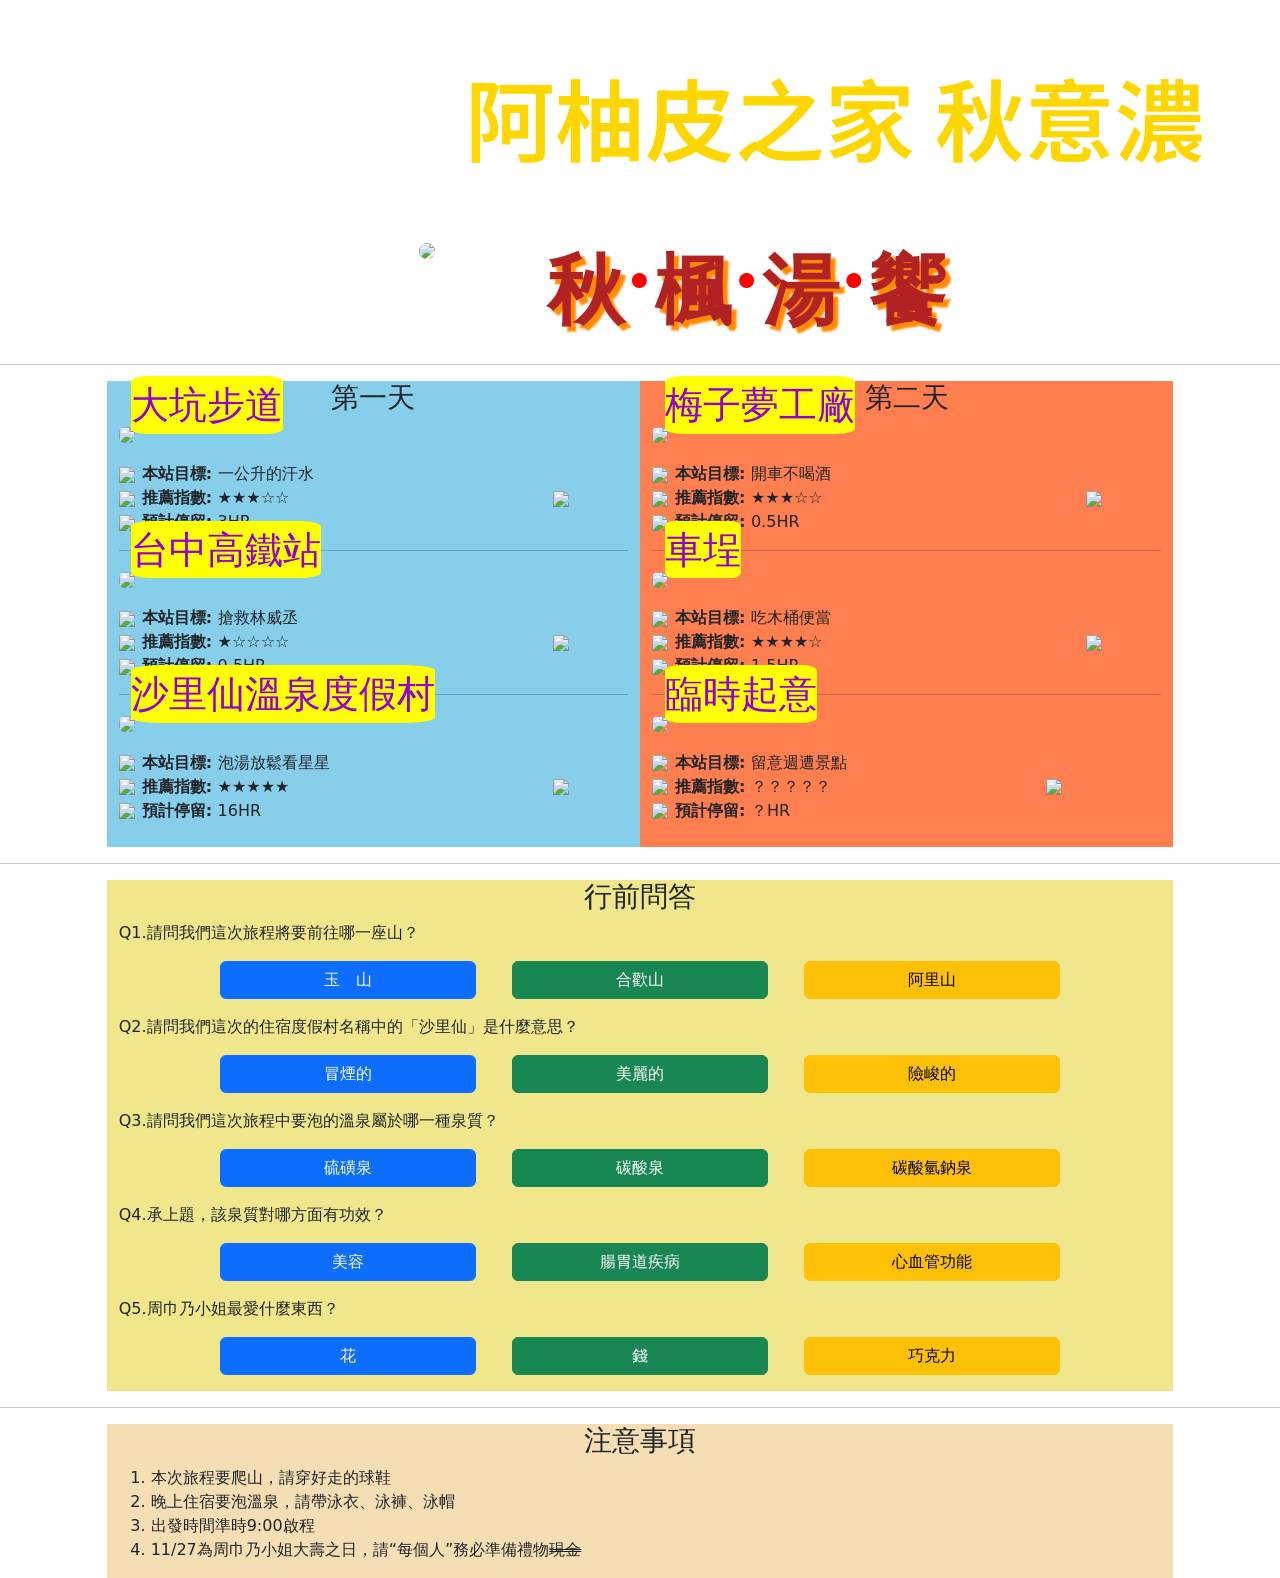
==== index.html @ 988da336 "Update index.html" ====
<!doctype html>
<html lang="en">

<head>
  <!-- Required meta tags -->
  <meta charset="utf-8">
  <meta name="viewport" content="width=device-width, initial-scale=1">
  <!--css-->
  <style>

  </style>
  <!-- Bootstrap CSS -->
  <link href="https://cdn.jsdelivr.net/npm/bootstrap@5.1.3/dist/css/bootstrap.min.css" rel="stylesheet"
    integrity="sha384-1BmE4kWBq78iYhFldvKuhfTAU6auU8tT94WrHftjDbrCEXSU1oBoqyl2QvZ6jIW3" crossorigin="anonymous">
  <link rel="stylesheet" href="css/style.css">

  <!-- google fonts -->
  <link rel="preconnect" href="https://fonts.googleapis.com">
  <link rel="preconnect" href="https://fonts.gstatic.com" crossorigin>
  <link
    href="https://fonts.googleapis.com/css2?family=Mochiy+Pop+One&family=Noto+Sans+JP&family=Noto+Sans+TC:wght@100;300;400;500;700;900&display=swap"
    rel="stylesheet">
  <!--jQuery-->
  <script src="https://code.jquery.com/jquery-3.6.0.js" integrity="sha256-H+K7U5CnXl1h5ywQfKtSj8PCmoN9aaq30gDh27Xc0jk="
    crossorigin="anonymous"></script>

  <title>Hot Spring!</title>
</head>

<body>
  <img id="maple1" src="https://cdn-icons-png.flaticon.com/512/3435/3435141.png">
  <img id="maple2" src="https://cdn-icons-png.flaticon.com/512/3435/3435141.png">
  <img id="maple3" src="https://cdn-icons-png.flaticon.com/512/3435/3435141.png">
  <img id="maple4" src="https://cdn-icons-png.flaticon.com/512/3435/3435141.png">
  <img id="maple5" src="https://cdn-icons-png.flaticon.com/512/3435/3435141.png">
  <img id="wrong" src="https://cdn-icons-png.flaticon.com/512/1828/1828665.png">
  <img id="bingo" src="https://cdn-icons-png.flaticon.com/512/1828/1828643.png">

  <header>
    <section id=banner>
      <div id="banner" class="container-fluid">

        <h1 id="mainTitle">阿柚皮之家 秋意濃</h1>
      </div>
    </section>

    <section>
      <div class="container-fluid">
        <div class="row">
          <div class="col-md-6 offset-md-3 text-center">
            <div class="row">
              <!--make two div arrange inline-->
              <div class="col-md-4" id="div1">
                <img id="pic1"
                  src="https://img.lovepik.com/original_origin_pic/18/12/08/597c38aae1783585d5dc5cb4300c55be.png_wh860.png">
              </div>
              <div class="col-md-8" id="div2">
                <b id="w1">秋</b>
                <p id="dot">•</p>
                <b id="w2">楓</b>
                <p id="dot">•</p>
                <b id="w3">湯</b>
                <p id="dot">•</p>
                <b id="w4">饗</b>
              </div>
            </div>
          </div>
        </div>
    </section>
  </header>

  <hr>
  <!--行程介紹-->

  <section>
    <div class="container-fluid">
      <div class="row">
        <div class="col-md-10 offset-md-1">
          <div class="row">
            <!--第ㄧ天行程-->
            <div class="col-md-6" id="firstD">
              <h3 id="day">第一天</h3>
              <div>
                <div id="upper">

                  <img id="Dpic" class="rounded"
                    src="https://i3.zi.org.tw/cmeyy/2020/04/05054440/1586036680-040bb27d92fe2965dac23992fd4be3e3.jpg">
                  <span id="Dspan">大坑步道</span>

                </div>
                <div id="lower" class="row">
                  <div id="left">
                    <span><img id="icon"
                        src="https://cdn-icons-png.flaticon.com/512/566/566958.png"><b>本站目標:&nbsp</b>一公升的汗水</span>
                    <br>
                    <span><img id="icon"
                        src="https://cdn-icons-png.flaticon.com/512/5889/5889377.png"><b>推薦指數:&nbsp</b>★★★☆☆</span>
                    <br>
                    <span><img id="icon"
                        src="https://cdn-icons-png.flaticon.com/512/1124/1124602.png"><b>預計停留:&nbsp</b>3HR</span>
                  </div>
                  <div id="right">
                    <a href="https://www.welcometw.com/%E5%A4%A7%E5%9D%91%E6%AD%A5%E9%81%93-%EF%BD%9C%E5%BE%9E%E6%96%B0%E6%89%8B%E5%85%A5%E9%96%80%E5%88%B0%E7%99%BB%E5%B1%B1%E8%80%81%E6%89%8B%E3%80%8112%E6%A2%9D%E4%B8%8D%E5%90%8C%E7%AD%89%E7%B4%9A/"
                      target="_blank">
                      <img
                        src="https://cdn-icons-png.flaticon.com/512/4666/4666744.png">
                    </a>
                  </div>
                </div>
              </div>
              <hr>
              <div>
                <div id="upper">

                  <img id="Dpic" class="rounded" src="https://www.fbs168.com/webroot/file/news/_image_image_1555403340.jpg">
                  <span id="Dspan">台中高鐵站</span>

                </div>
                <div id="lower" class="row">
                  <div id="left">
                    <span><img id="icon"
                        src="https://cdn-icons-png.flaticon.com/512/566/566958.png"><b>本站目標:&nbsp</b>搶救林威丞</span>
                    <br>
                    <span><img id="icon"
                        src="https://cdn-icons-png.flaticon.com/512/5889/5889377.png"><b>推薦指數:&nbsp</b>★☆☆☆☆</span>
                    <br>
                    <span><img id="icon"
                        src="https://cdn-icons-png.flaticon.com/512/1124/1124602.png"><b>預計停留:&nbsp</b>0.5HR</span>
                  </div>
                  <div id="right">
                    <a href="https://yama.tw/thsrc-taichung-food/" target="_blank">
                      <img
                        src="https://cdn-icons-png.flaticon.com/512/4666/4666744.png">
                    </a>
                  </div>
                </div>
              </div>
              <hr>
              <div>
                <div id="upper">

                  <img id="Dpic" class="rounded" src="https://www.easytravel.com.tw/ehotel/hotelimg/plant/6993_3612.jpg">
                  <span id="Dspan">沙里仙溫泉度假村</span>

                </div>
                <div id="lower" class="row">
                  <div id="left">
                    <span><img id="icon"
                        src="https://cdn-icons-png.flaticon.com/512/566/566958.png"><b>本站目標:&nbsp</b>泡湯放鬆看星星</span>
                    <br>
                    <span><img id="icon"
                        src="https://cdn-icons-png.flaticon.com/512/5889/5889377.png"><b>推薦指數:&nbsp</b>★★★★★</span>
                    <br>
                    <span><img id="icon"
                        src="https://cdn-icons-png.flaticon.com/512/1124/1124602.png"><b>預計停留:&nbsp</b>16HR</span>
                  </div>
                  <div id="right">
                    <a href="https://www.sls-villa.com.tw/" target="_blank">
                      <img
                        src="https://cdn-icons-png.flaticon.com/512/4666/4666744.png">
                    </a>
                  </div>
                </div>
              </div>
              <br>
            </div>
            <!--第二天行程-->
            <div class="col-md-6" id="secondD">
              <h3 id="day">第二天</h3>
              <div>
                <div id="upper">

                  <img id="Dpic" class="rounded" src="http://www.mook.com.tw/images/upload/scenery/scenery/44191/4befbb66172d5.jpg">
                  <span id="Dspan">梅子夢工廠</span>

                </div>
                <div id="lower" class="row">
                  <div id="left">
                    <span><img id="icon"
                        src="https://cdn-icons-png.flaticon.com/512/566/566958.png"><b>本站目標:&nbsp</b>開車不喝酒</span>
                    <br>
                    <span><img id="icon"
                        src="https://cdn-icons-png.flaticon.com/512/5889/5889377.png"><b>推薦指數:&nbsp</b>★★★☆☆</span>
                    <br>
                    <span><img id="icon"
                        src="https://cdn-icons-png.flaticon.com/512/1124/1124602.png"><b>預計停留:&nbsp</b>0.5HR</span>
                  </div>
                  <div id="right">
                    <a href="https://www.52313.com.tw/home/public/" target="_blank">
                      <img
                        src="https://cdn-icons-png.flaticon.com/512/4666/4666744.png">
                    </a>
                  </div>
                </div>
              </div>
              <hr>
              <div>
                <div id="upper">

                  <img id="Dpic" class="rounded" src="https://pic.pimg.tw/cindy6732/1515818686-1962604980.jpg">
                  <span id="Dspan">車埕</span>

                </div>
                <div id="lower" class="row">
                  <div id="left">
                    <span><img id="icon"
                        src="https://cdn-icons-png.flaticon.com/512/566/566958.png"><b>本站目標:&nbsp</b>吃木桶便當</span>
                    <br>
                    <span><img id="icon"
                        src="https://cdn-icons-png.flaticon.com/512/5889/5889377.png"><b>推薦指數:&nbsp</b>★★★★☆</span>
                    <br>
                    <span><img id="icon"
                        src="https://cdn-icons-png.flaticon.com/512/1124/1124602.png"><b>預計停留:&nbsp</b>1.5HR</span>
                  </div>
                  <div id="right">
                    <a href="https://fullfenblog.tw/nantou-rut/" target="_blank">
                      <img
                        src="https://cdn-icons-png.flaticon.com/512/4666/4666744.png">
                    </a>
                  </div>
                </div>
              </div>
              <hr>
              <div>
                <div id="upper">
                  <img id="Dpic" class="rounded"
                    src="https://www.crazyvector.com/wp-content/uploads/2018/11/Question-Mark-Background-in-Vector.jpg">
                  <span id="Dspan">臨時起意</span>
                </div>
                <div id="lower" class="row">
                  <div id="left">
                    <span><img id="icon"
                        src="https://cdn-icons-png.flaticon.com/512/566/566958.png"><b>本站目標:&nbsp</b>留意週遭景點</span>
                    <br>
                    <span><img id="icon"
                        src="https://cdn-icons-png.flaticon.com/512/5889/5889377.png"><b>推薦指數:&nbsp</b>？？？？？</span>
                    <br>
                    <span><img id="icon"
                        src="https://cdn-icons-png.flaticon.com/512/1124/1124602.png"><b>預計停留:&nbsp</b>？HR</span>
                  </div>
                  <div id="right">
                    <img id="random"
                      src="https://cdn-icons-png.flaticon.com/512/4666/4666744.png">
                  </div>
                </div>
              </div>
              <br>
            </div>
          </div>
        </div>
      </div>
    </div>

  </section>

  <hr>
  <!--行前問答-->
  <section>
    <div class="container-fluid">
      <div class="row">
        <div class="col-md-10 offset-md-1" id="QandA">
          <h3>行前問答</h3>
          <p>Q1.請問我們這次旅程將要前往哪一座山？</p>
          <button id="bingo1" class="btn btn-primary" value="1a">玉　山</button>&nbsp&nbsp&nbsp&nbsp&nbsp&nbsp
          <button id="btnWrong1" class="btn btn-success" value="1b">合歡山</button>&nbsp&nbsp&nbsp&nbsp&nbsp&nbsp
          <button id="btnWrong2"class="btn btn-warning" value="1c">阿里山</button>
          <p>
          <p>Q2.請問我們這次的住宿度假村名稱中的「沙里仙」是什麼意思？</p>
          <button id="btnWrong3" class="btn btn-primary" value="2a">冒煙的</button>&nbsp&nbsp&nbsp&nbsp&nbsp&nbsp
          <button id="bingo2" class="btn btn-success" value="2b">美麗的</button>&nbsp&nbsp&nbsp&nbsp&nbsp&nbsp
          <button id="btnWrong4" class="btn btn-warning" value="2c">險峻的</button>
          <p>
          <p>Q3.請問我們這次旅程中要泡的溫泉屬於哪一種泉質？</p>
          <button id="btnWrong5" class="btn btn-primary" value="3a">硫磺泉</button>&nbsp&nbsp&nbsp&nbsp&nbsp&nbsp
          <button id="btnWrong6" class="btn btn-success" value="3b">碳酸泉</button>&nbsp&nbsp&nbsp&nbsp&nbsp&nbsp
          <button id="bingo3" class="btn btn-warning" value="3c">碳酸氫鈉泉</button>
          <p>
          <p>Q4.承上題，該泉質對哪方面有功效？</p>
          <button id="bingo4" class="btn btn-primary" value="4a">美容</button>&nbsp&nbsp&nbsp&nbsp&nbsp&nbsp
          <button id="btnWrong7" class="btn btn-success" value="4b">腸胃道疾病</button>&nbsp&nbsp&nbsp&nbsp&nbsp&nbsp
          <button id="btnWrong8" class="btn btn-warning" value="4c">心血管功能</button>
          <p>
          <p>Q5.周巾乃小姐最愛什麼東西？</p>
          <button id="btnWrong9" class="btn btn-primary" value="5a">花</button>&nbsp&nbsp&nbsp&nbsp&nbsp&nbsp
          <button id="bingo5" class="btn btn-success" value="5b">錢</button>&nbsp&nbsp&nbsp&nbsp&nbsp&nbsp
          <button id="btnWrong10" class="btn btn-warning" value="5c">巧克力</button>
          <p>
        </div>
      </div>
    </div>
  </section>

  <hr>
  <!--注意事項-->
  <section>
    <div class="container-fluid">
      <div class="row">
        <div class="col-md-10 offset-md-1" id="notation">
          <h3>注意事項</h3>
          <ol>
            <li>本次旅程要爬山，請穿好走的球鞋</li>
            <li>晚上住宿要泡溫泉，請帶泳衣、泳褲、泳帽</li>
            <li>出發時間準時9:00啟程</li>
            <li>11/27為周巾乃小姐大壽之日，請“每個人”務必準備禮物<span>現金</span></li>
          </ol>
        </div>
      </div>
    </div>
  </section>

  <script>

    $(document).ready(function () {

      $("#btnWrong1").click(function(){
        var oldDiv = $('#wrong');
        var newDiv = oldDiv.clone(true);
 	      oldDiv.before(newDiv);
        $("." + oldDiv.attr("class") + ":last").remove();
        $("#wrong").css({ "animation": "answer 2s 1 linear backwards" });
    });

    $("#btnWrong2").click(function(){
        var oldDiv = $('#wrong');
        var newDiv = oldDiv.clone(true);
 	      oldDiv.before(newDiv);
        $("." + oldDiv.attr("class") + ":last").remove();
        $("#wrong").css({ "animation": "answer 2s 1 linear backwards" });
    });

    $("#btnWrong3").click(function(){
        var oldDiv = $('#wrong');
        var newDiv = oldDiv.clone(true);
 	      oldDiv.before(newDiv);
        $("." + oldDiv.attr("class") + ":last").remove();
        $("#wrong").css({ "animation": "answer 2s 1 linear backwards" });
    });

    $("#btnWrong4").click(function(){
        var oldDiv = $('#wrong');
        var newDiv = oldDiv.clone(true);
 	      oldDiv.before(newDiv);
        $("." + oldDiv.attr("class") + ":last").remove();
        $("#wrong").css({ "animation": "answer 2s 1 linear backwards" });
    });

    $("#btnWrong5").click(function(){
        var oldDiv = $('#wrong');
        var newDiv = oldDiv.clone(true);
 	      oldDiv.before(newDiv);
        $("." + oldDiv.attr("class") + ":last").remove();
        $("#wrong").css({ "animation": "answer 2s 1 linear backwards" });
    });

    $("#btnWrong6").click(function(){
        var oldDiv = $('#wrong');
        var newDiv = oldDiv.clone(true);
 	      oldDiv.before(newDiv);
        $("." + oldDiv.attr("class") + ":last").remove();
        $("#wrong").css({ "animation": "answer 2s 1 linear backwards" });
    });

    $("#btnWrong7").click(function(){
        var oldDiv = $('#wrong');
        var newDiv = oldDiv.clone(true);
 	      oldDiv.before(newDiv);
        $("." + oldDiv.attr("class") + ":last").remove();
        $("#wrong").css({ "animation": "answer 2s 1 linear backwards" });
    });

    $("#btnWrong8").click(function(){
        var oldDiv = $('#wrong');
        var newDiv = oldDiv.clone(true);
 	      oldDiv.before(newDiv);
        $("." + oldDiv.attr("class") + ":last").remove();
        $("#wrong").css({ "animation": "answer 2s 1 linear backwards" });
    });

    $("#btnWrong9").click(function(){
        var oldDiv = $('#wrong');
        var newDiv = oldDiv.clone(true);
 	      oldDiv.before(newDiv);
        $("." + oldDiv.attr("class") + ":last").remove();
        $("#wrong").css({ "animation": "answer 2s 1 linear backwards" });
    });

    $("#btnWrong10").click(function(){
        var oldDiv = $('#wrong');
        var newDiv = oldDiv.clone(true);
 	      oldDiv.before(newDiv);
        $("." + oldDiv.attr("class") + ":last").remove();
        $("#wrong").css({ "animation": "answer 2s 1 linear backwards" });
    });

    $("#bingo1").click(function(){
        var oldDiv = $('#bingo');
        var newDiv = oldDiv.clone(true);
 	      oldDiv.before(newDiv);
        $("." + oldDiv.attr("class") + ":last").remove();
        $("#bingo").css({ "animation": "answer 2s 1 linear backwards" });
    });

    $("#bingo2").click(function(){
        var oldDiv = $('#bingo');
        var newDiv = oldDiv.clone(true);
 	      oldDiv.before(newDiv);
        $("." + oldDiv.attr("class") + ":last").remove();
        $("#bingo").css({ "animation": "answer 2s 1 linear backwards" });
    });

    $("#bingo3").click(function(){
        var oldDiv = $('#bingo');
        var newDiv = oldDiv.clone(true);
 	      oldDiv.before(newDiv);
        $("." + oldDiv.attr("class") + ":last").remove();
        $("#bingo").css({ "animation": "answer 2s 1 linear backwards" });
    });

    $("#bingo4").click(function(){
        var oldDiv = $('#bingo');
        var newDiv = oldDiv.clone(true);
 	      oldDiv.before(newDiv);
        $("." + oldDiv.attr("class") + ":last").remove();
        $("#bingo").css({ "animation": "answer 2s 1 linear backwards" });
    });

    $("#bingo5").click(function(){
        var oldDiv = $('#bingo');
        var newDiv = oldDiv.clone(true);
 	      oldDiv.before(newDiv);
        $("." + oldDiv.attr("class") + ":last").remove();
        $("#bingo").css({ "animation": "answer 2s 1 linear backwards" });
    });
    
    





  });

      
  





  </script>

  <script src="https://cdn.jsdelivr.net/npm/bootstrap@5.1.3/dist/js/bootstrap.bundle.min.js"
    integrity="sha384-ka7Sk0Gln4gmtz2MlQnikT1wXgYsOg+OMhuP+IlRH9sENBO0LRn5q+8nbTov4+1p"
    crossorigin="anonymous"></script>


</body>

</html>
---- css/style.css ----
/*
font-family: 'Mochiy Pop One', sans-serif;
font-family: 'Noto Sans JP', sans-serif;
font-family: 'Noto Sans TC', sans-serif;
*/



#banner{
    height:auto;
    background-image:url("https://d2gbv1dxinjqfv.cloudfront.net/2019/07/2019hokurikumomiji1.jpg");
    background-size:cover;
}

#maple1{
    width:25%;
    position:fixed;
    z-index:1;
    opacity:0.9;
}

#maple2{
    width:22%;
    position:fixed;
    z-index:2;
    opacity: 0.8;
}

#maple3{
    width:20%;
    position:fixed;
    z-index:3;
    opacity:0.6;
}

#maple4{
    width:18%;
    position:fixed;
    z-index:4;
    opacity:0.9;
}

#maple5{
    width:15%;
    position:fixed;
    z-index:5;
    opacity:0.8;
}

#wrong{
    position:fixed;
    width:20vw;
    top:40vh;
    left:40vw;
    z-index:1;
    visibility:hidden;
}

#bingo{
    position:fixed;
    width:20vw;
    top:40vh;
    left:40vw;
    z-index:1;
    visibility:hidden;
}


#mainTitle{
    font-family: 'Noto Sans TC', sans-serif; 
    font-size:7vw;
    font-weight: 600;
    color:gold;
    padding:5% 5%;
    margin:0;
    text-align:right;
    /* animation: blinking 2s linear infinite alternate-reverse; */
}

#mainTitle:hover{
    color:skyblue;
}

#div1{
    
    background-color:none;
}

#div2{
    
    background-color:none;
    display:flex;         
    align-items: center;
    justify-content: center; 
    

}

#day{
    text-align:center;

}

#pic1{
    width:20vh;
    border-radius:100%;
    padding:10px 10px;    
}

#div2 b{
    font-size:6vw;
    color:firebrick;
    text-shadow:5px 5px 2px darkorange;
    text-align:center;
}

p#dot{
    font-size:4vw;
    color:red;
}

#firstD{
    background-color:skyblue;
}

#secondD{
    background-color:coral;
}

#upper{
    position:relative;
}

#Dpic{
    width:100%;
}

#Dspan{
    width:fit-content;
    font-size:3vw;
    color:darkviolet;
    background-color:yellow;
    border-radius:10%;
    position:absolute;
    bottom:1vw;
    left:1vw;
}

#lower{
    margin-top:3%;
}

#icon{
    width:6%;
    margin-right:2%;

}


#left{
    width:70%;
}


#right{
    width:30%;
    display:inline-flex;
    justify-content: center;
    align-items:center;
    

}


#right img{
    width:80%;
    padding:5%;
}


#notation{
    background-color:wheat;
}

h3{
    text-align:center;
}

#notation span{
    text-decoration:line-through;
    text-decoration-style:double;
}

#QandA{
    background-color:khaki;
    text-align: center;
}

#QandA p{
    text-align:left;
}

#QandA button{
    width:20vw;
}

#score{
    font-size:5vw;
    text-align:left;
}



/*秋風湯饗動畫部分*/

@keyframes wordLarger1{
    0% {transform:scale(1,1)}
    25% {transform:scale(2,2)}
    50% {transform:scale(1,1)}
    75% {transform:scale(1,1)}
    100% {transform:scale(1,1)}
}

@keyframes wordLarger2{
    0% {transform:scale(1,1)}
    25% {transform:scale(1,1)}
    50% {transform:scale(2,2)}
    75% {transform:scale(1,1)}
    100% {transform:scale(1,1)}
}

@keyframes wordLarger3{
    0% {transform:scale(1,1)}
    25% {transform:scale(1,1)}
    50% {transform:scale(1,1)}
    75% {transform:scale(2,2)}
    100% {transform:scale(1,1)}
}

@keyframes wordLarger4{
    0% {transform:scale(1,1)}
    25% {transform:scale(1,1)}
    50% {transform:scale(1,1)}
    75% {transform:scale(1,1)}
    100% {transform:scale(2,2)}
}

#w1{
    animation-name:wordLarger1;
    animation-duration:4s;
    animation-timing-function:linear;
    animation-iteration-count:infinite;
}

#w2{
    animation-name:wordLarger2;
    animation-duration:4s;
    animation-timing-function:linear;
    animation-iteration-count:infinite;
}

#w3{
    animation-name:wordLarger3;
    animation-duration:4s;
    animation-timing-function:linear;
    animation-iteration-count:infinite;
}

#w4{
    animation-name:wordLarger4;
    animation-duration:4s;
    animation-timing-function:linear;
    animation-iteration-count:infinite;
}

/*楓葉掉落動畫*/
@keyframes Falling1{
    0%{transform:translate(0vw,0vh);}
    20%{transform:translate(20vw,20vh) rotate(45deg);}
    40%{transform:translate(40vw,40vh) rotate(105deg);} 
    60%{transform:translate(60vw,60vh) rotate(180deg);}
    80%{transform:translate(80vw,80vh) rotate(270deg);}
    100%{transform:translate(100vw,100vh) rotate(345deg);}
}

@keyframes Falling2{
    0%{transform:translate(0vw,0vh);}
    15%{transform:translate(15vw,15vh) rotate(-60deg);}
    30%{transform:translate(25vw,30vh) rotate(-120deg);} 
    45%{transform:translate(50vw,45vh) rotate(-225deg);}
    60%{transform:translate(30vw,60vh) rotate(-270deg);}
    75%{transform:translate(25vw,75vh) rotate(-300deg);}
    100%{transform:translate(10vw,100vh) rotate(-355deg);}
}

@keyframes blinking{
    0%{opacity:1;}
    100%{opacity:0;}
}

#maple1{
    animation: Falling1 6s linear infinite forwards; 
}

#maple2{
    animation: Falling1 5.5s linear infinite forwards; 
}

#maple3{
    animation: Falling1 7s linear infinite forwards; 
}

#maple4{
    animation: Falling1 5s linear infinite forwards; 
}

#maple5{
    animation: Falling1 6.5s linear infinite forwards; 
}

@keyframes answer{
    0%{transform:scale(1);visibility:visible;};
    20%{transform:scale(2);visibility:visible}
    40%{transform:scale(3);visibility:visible}
    60%{transform:scale(2);visibility:visible}
    80%{transform:scale(3);visibility:visible}
    100%{transform:scale(2);visibility:visible}
}





/* #wrong{
    animation:answer 3s 1 linear backwards;
} */
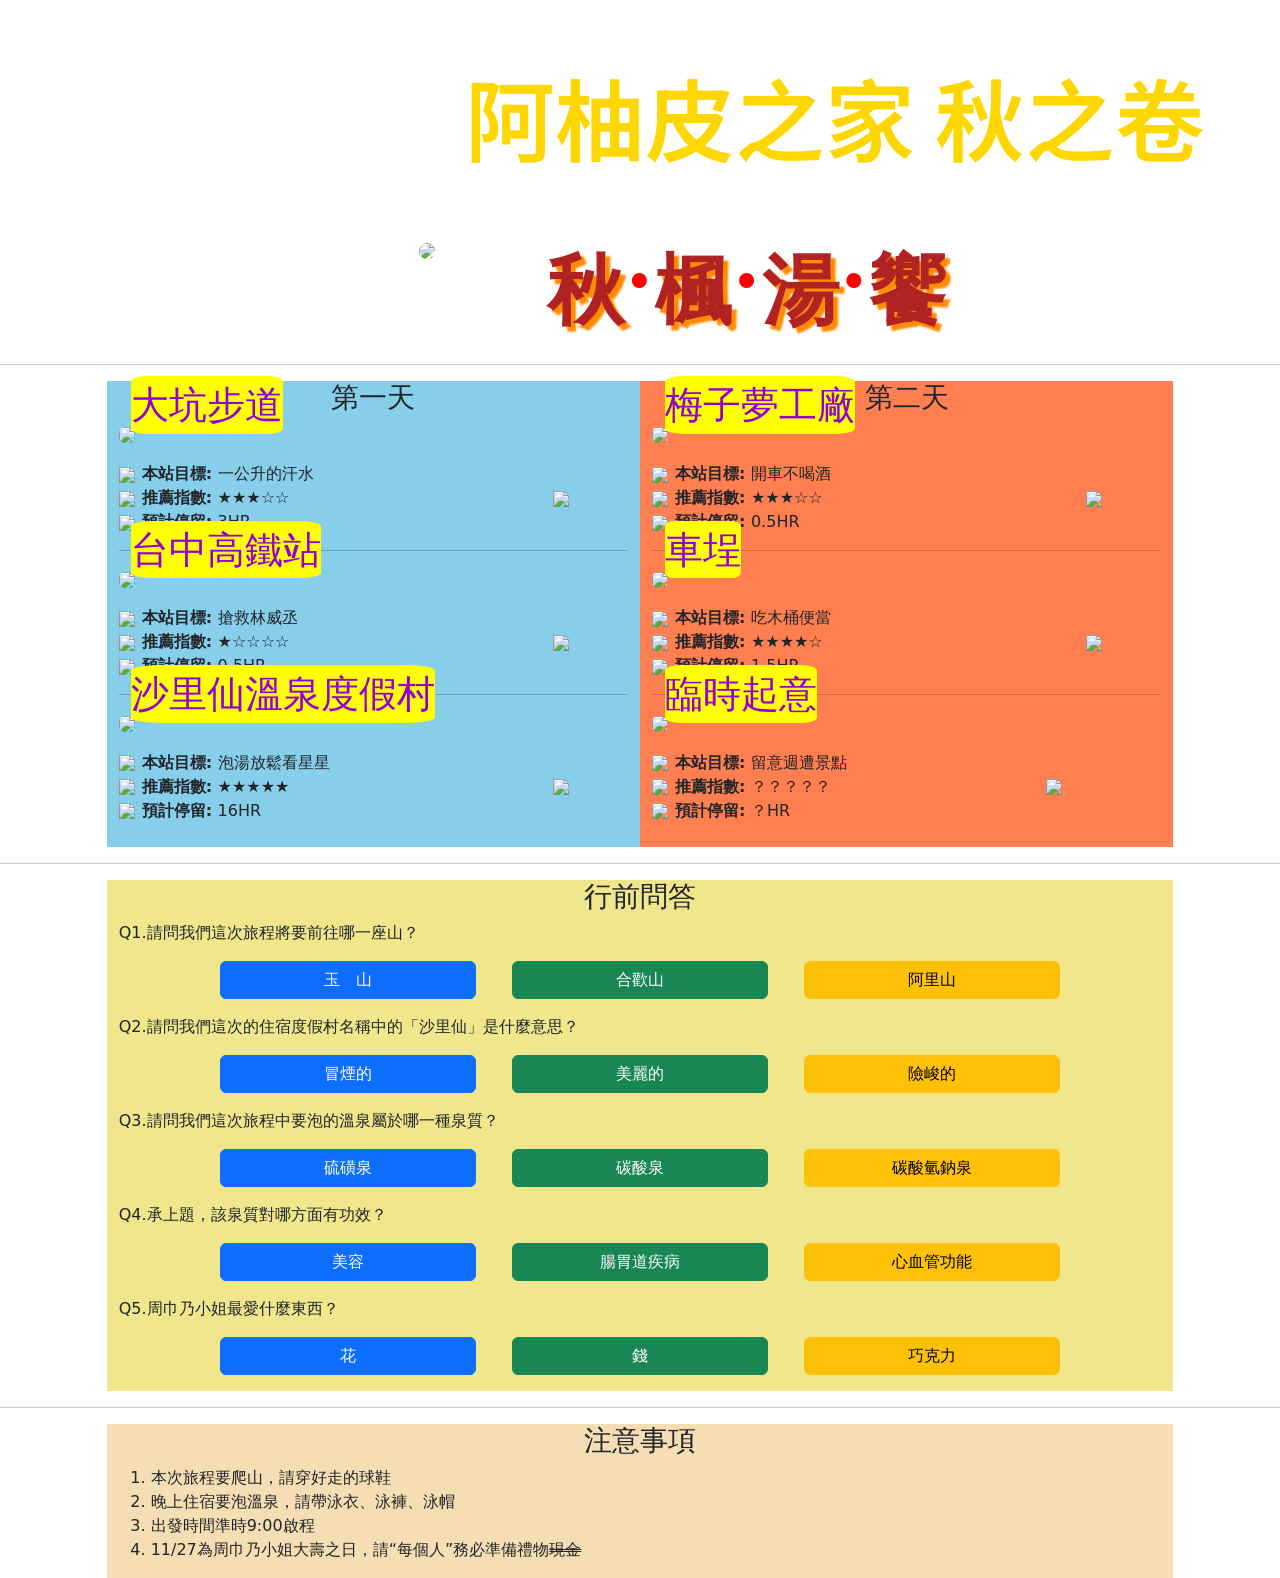
==== commit 36416793: "Update index.html" ====
--- a/index.html
+++ b/index.html
@@ -40,7 +40,7 @@
     <section id=banner>
       <div id="banner" class="container-fluid">
 
-        <h1 id="mainTitle">阿柚皮之家 秋意濃</h1>
+        <h1 id="mainTitle">阿柚皮之家 秋之卷</h1>
       </div>
     </section>
 
@@ -456,4 +456,4 @@
 
 </body>
 
-</html>+</html>
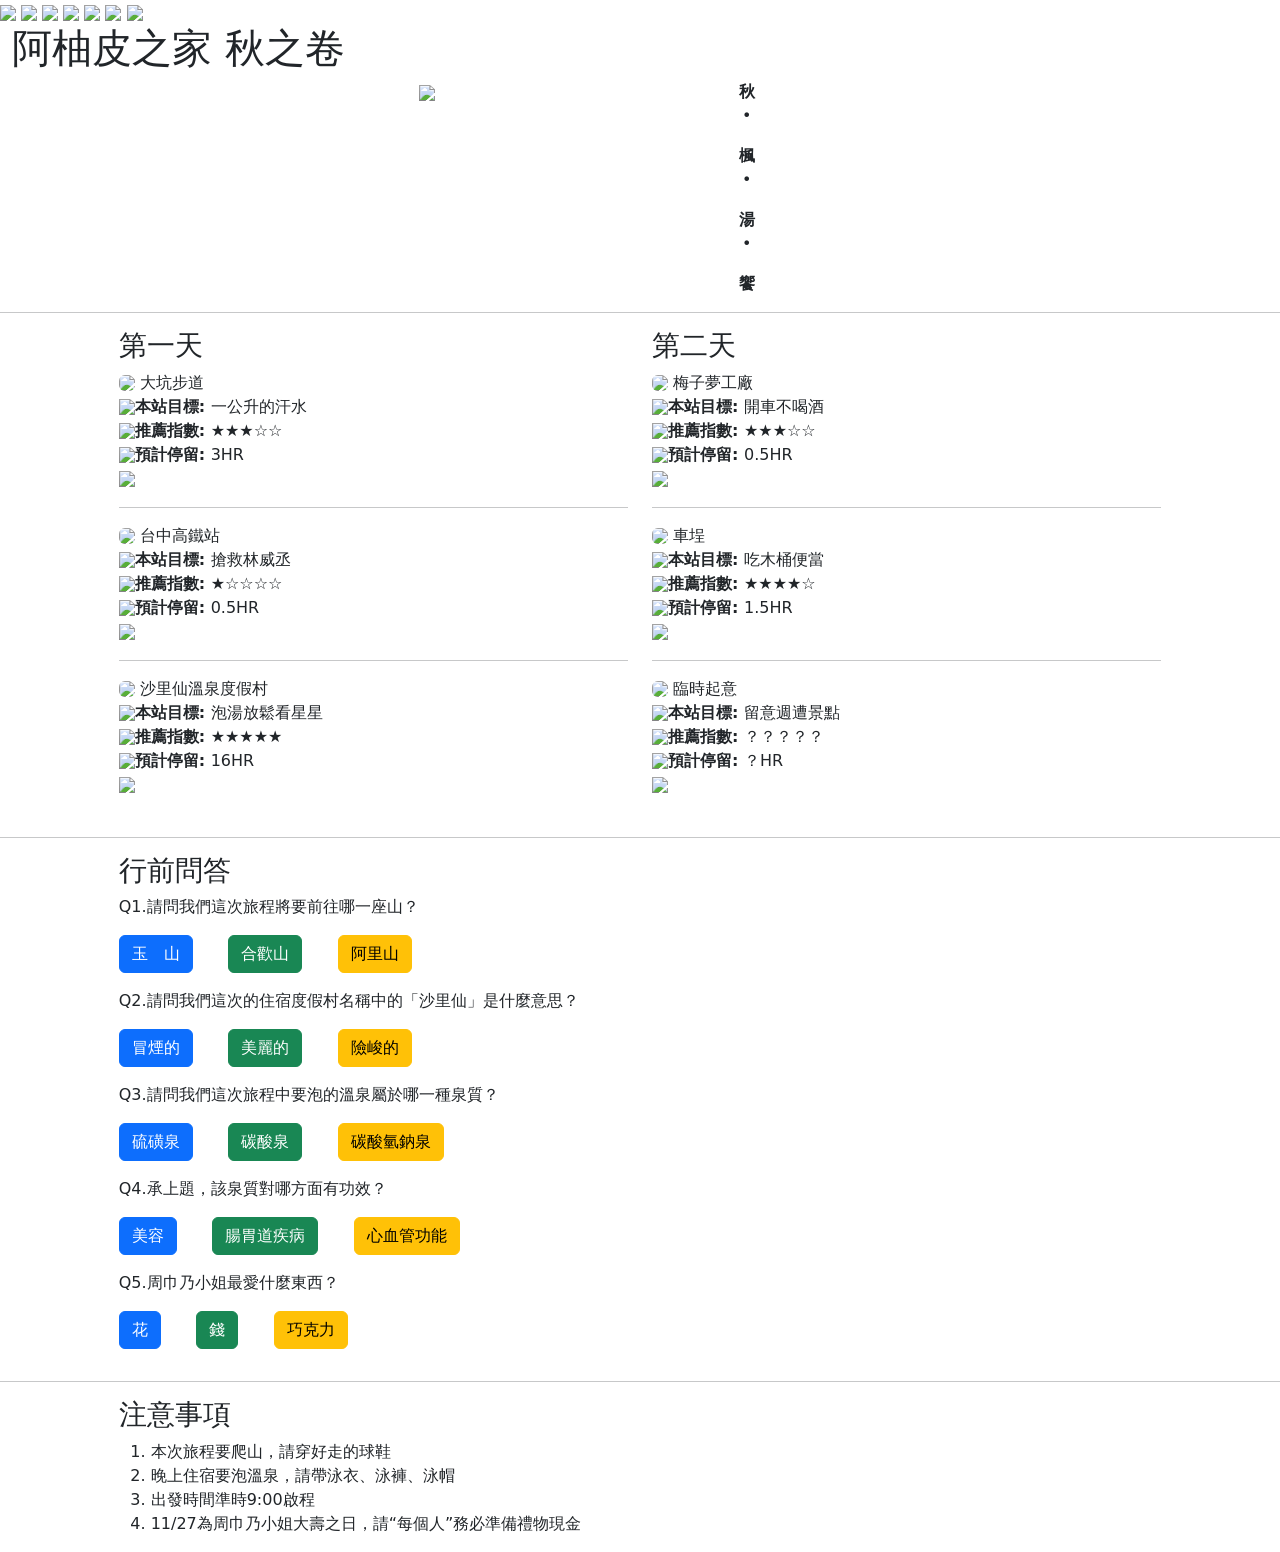
==== commit 7ca1d18d: "edit2" ====
--- a/index.html
+++ b/index.html
@@ -84,7 +84,7 @@
                 <div id="upper">
 
                   <img id="Dpic" class="rounded"
-                    src="https://i3.zi.org.tw/cmeyy/2020/04/05054440/1586036680-040bb27d92fe2965dac23992fd4be3e3.jpg">
+                    src="https://pic.pimg.tw/as660707/1602984112-3992686954-g_l.jpg">
                   <span id="Dspan">大坑步道</span>
 
                 </div>
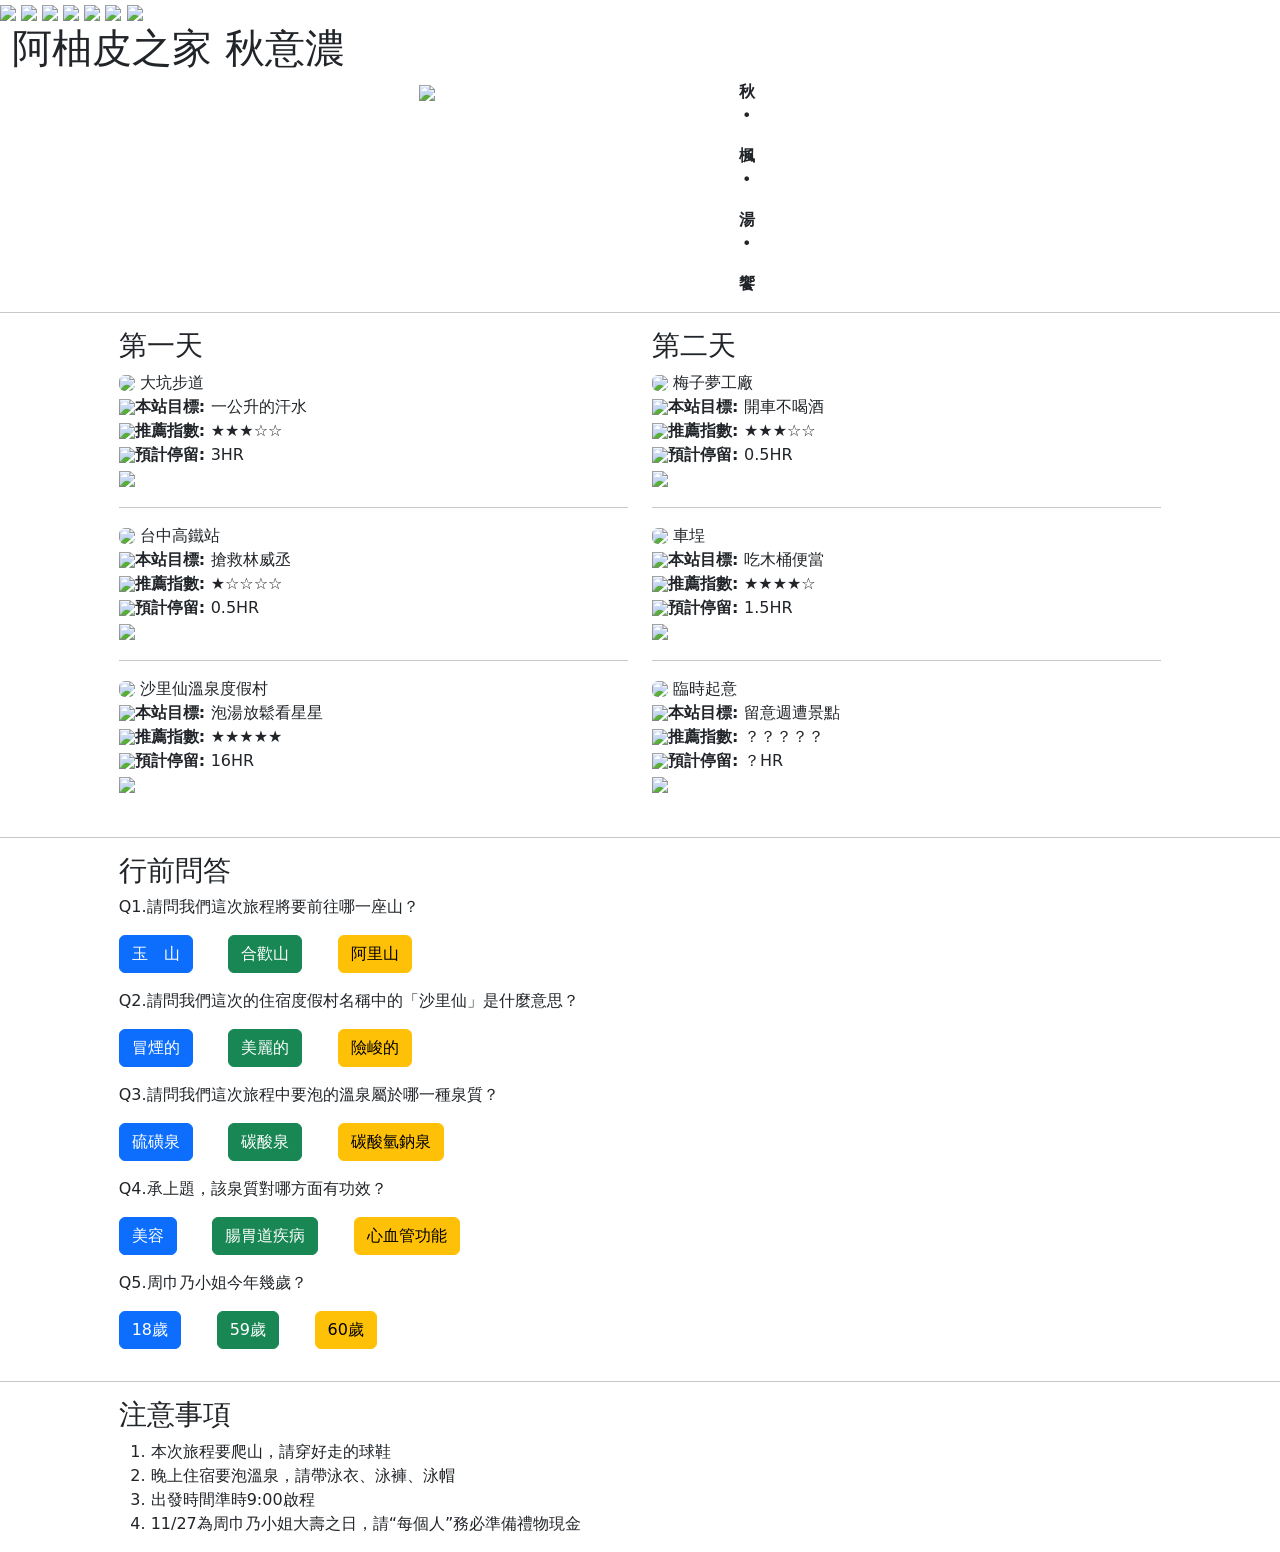
==== commit afb57a72: "Update index.html" ====
--- a/index.html
+++ b/index.html
@@ -40,7 +40,7 @@
     <section id=banner>
       <div id="banner" class="container-fluid">
 
-        <h1 id="mainTitle">阿柚皮之家 秋之卷</h1>
+        <h1 id="mainTitle">阿柚皮之家 秋意濃</h1>
       </div>
     </section>
 
@@ -280,10 +280,10 @@
           <button id="btnWrong7" class="btn btn-success" value="4b">腸胃道疾病</button>&nbsp&nbsp&nbsp&nbsp&nbsp&nbsp
           <button id="btnWrong8" class="btn btn-warning" value="4c">心血管功能</button>
           <p>
-          <p>Q5.周巾乃小姐最愛什麼東西？</p>
-          <button id="btnWrong9" class="btn btn-primary" value="5a">花</button>&nbsp&nbsp&nbsp&nbsp&nbsp&nbsp
-          <button id="bingo5" class="btn btn-success" value="5b">錢</button>&nbsp&nbsp&nbsp&nbsp&nbsp&nbsp
-          <button id="btnWrong10" class="btn btn-warning" value="5c">巧克力</button>
+          <p>Q5.周巾乃小姐今年幾歲？</p>
+          <button id="btnWrong9" class="btn btn-primary" value="5a">18歲</button>&nbsp&nbsp&nbsp&nbsp&nbsp&nbsp
+          <button id="bingo5" class="btn btn-success" value="5b">59歲</button>&nbsp&nbsp&nbsp&nbsp&nbsp&nbsp
+          <button id="btnWrong10" class="btn btn-warning" value="5c">60歲</button>
           <p>
         </div>
       </div>
@@ -456,4 +456,4 @@
 
 </body>
 
-</html>
+</html>
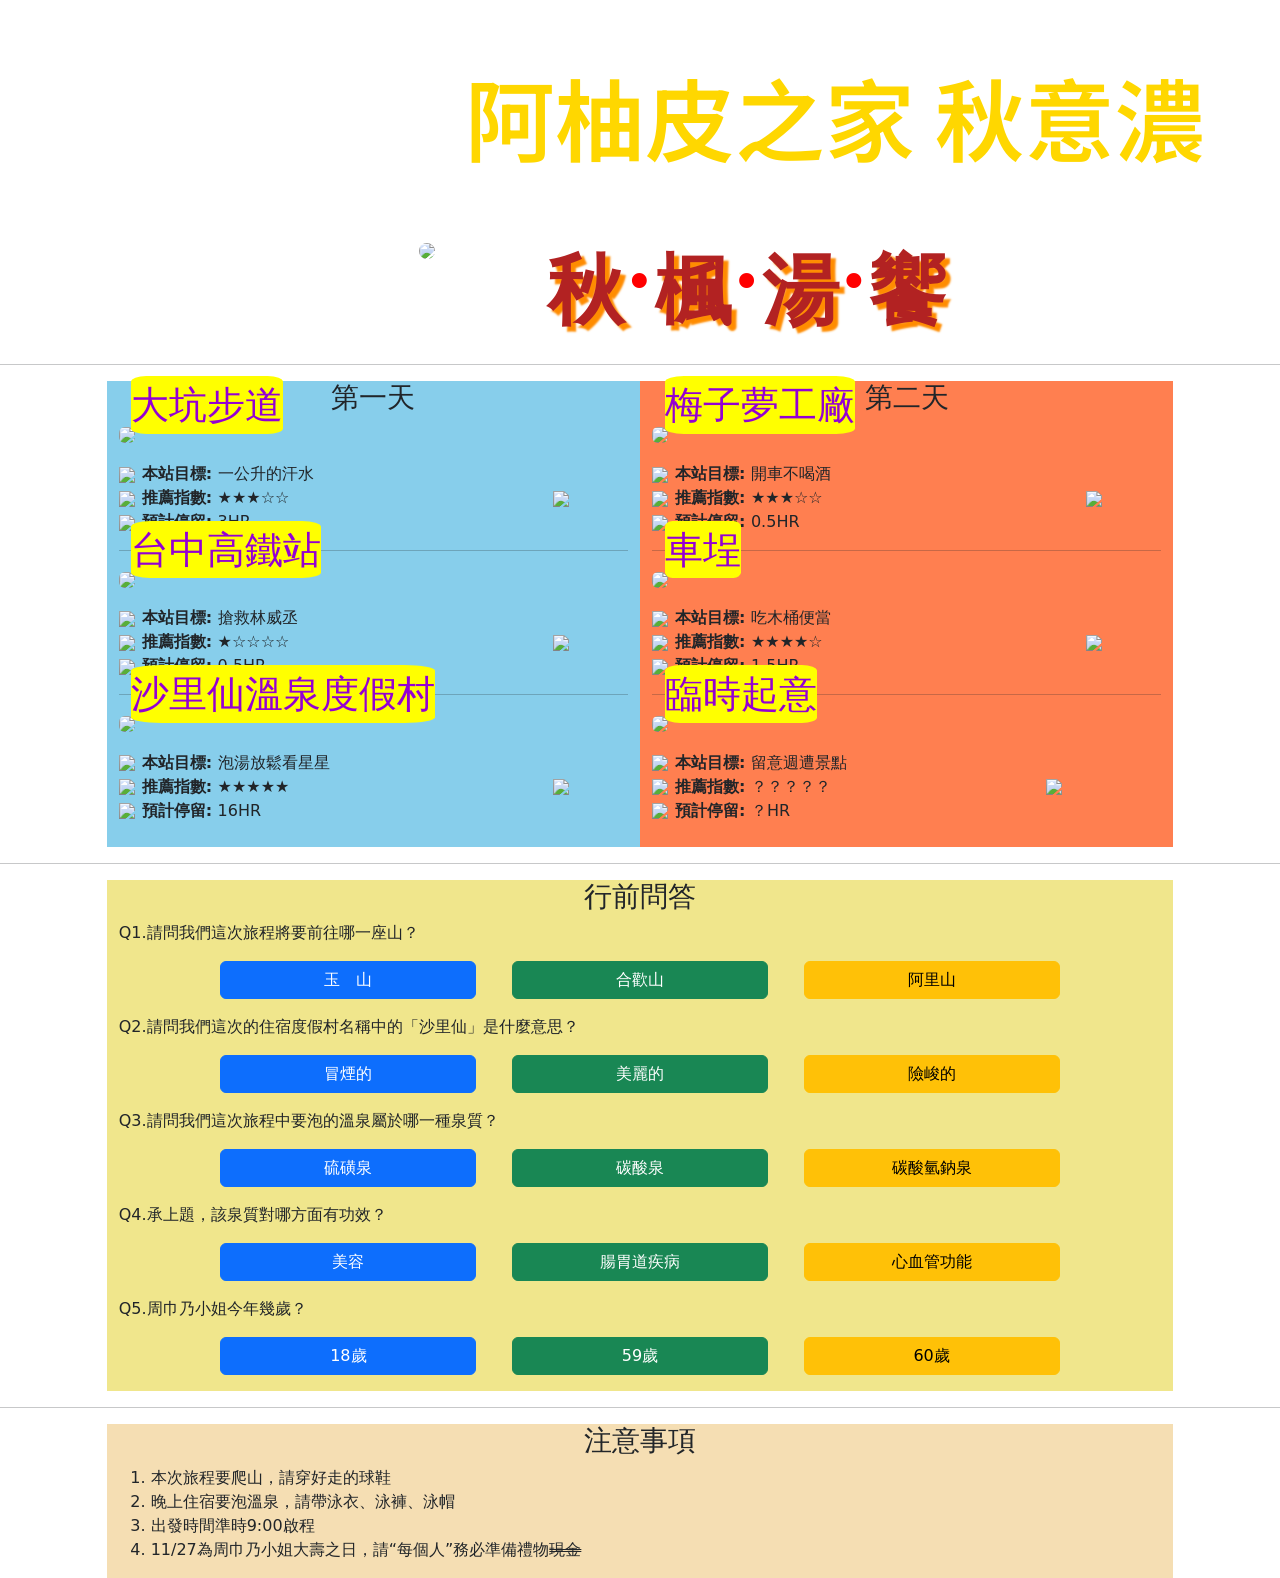
==== commit 6f160a27: "edit4" ====
--- a/index.html
+++ b/index.html
@@ -82,7 +82,6 @@
               <h3 id="day">第一天</h3>
               <div>
                 <div id="upper">
-
                   <img id="Dpic" class="rounded"
                     src="https://pic.pimg.tw/as660707/1602984112-3992686954-g_l.jpg">
                   <span id="Dspan">大坑步道</span>
--- a/css/style.css
+++ b/css/style.css
@@ -0,0 +1,335 @@
+
+/*
+font-family: 'Mochiy Pop One', sans-serif;
+font-family: 'Noto Sans JP', sans-serif;
+font-family: 'Noto Sans TC', sans-serif;
+*/
+
+
+
+#banner{
+    height:auto;
+    background-image:url("https://d2gbv1dxinjqfv.cloudfront.net/2019/07/2019hokurikumomiji1.jpg");
+    background-size:cover;
+}
+
+#maple1{
+    width:25%;
+    position:fixed;
+    z-index:1;
+    opacity:0.9;
+}
+
+#maple2{
+    width:22%;
+    position:fixed;
+    z-index:2;
+    opacity: 0.8;
+}
+
+#maple3{
+    width:20%;
+    position:fixed;
+    z-index:3;
+    opacity:0.6;
+}
+
+#maple4{
+    width:18%;
+    position:fixed;
+    z-index:4;
+    opacity:0.9;
+}
+
+#maple5{
+    width:15%;
+    position:fixed;
+    z-index:5;
+    opacity:0.8;
+}
+
+#wrong{
+    position:fixed;
+    width:20vw;
+    top:40vh;
+    left:40vw;
+    z-index:1;
+    visibility:hidden;
+}
+
+#bingo{
+    position:fixed;
+    width:20vw;
+    top:40vh;
+    left:40vw;
+    z-index:1;
+    visibility:hidden;
+}
+
+
+#mainTitle{
+    font-family: 'Noto Sans TC', sans-serif; 
+    font-size:7vw;
+    font-weight: 600;
+    color:gold;
+    padding:5% 5%;
+    margin:0;
+    text-align:right;
+    /* animation: blinking 2s linear infinite alternate-reverse; */
+}
+
+#div1{
+    
+    background-color:none;
+}
+
+#div2{
+    
+    background-color:none;
+    display:flex;         
+    align-items: center;
+    justify-content: center; 
+    
+
+}
+
+#day{
+    text-align:center;
+
+}
+
+#pic1{
+    width:20vh;
+    border-radius:100%;
+    padding:10px 10px;    
+}
+
+#div2 b{
+    font-size:6vw;
+    color:firebrick;
+    text-shadow:5px 5px 2px darkorange;
+    text-align:center;
+}
+
+p#dot{
+    font-size:4vw;
+    color:red;
+}
+
+#firstD{
+    background-color:skyblue;
+}
+
+#secondD{
+    background-color:coral;
+}
+
+#upper{
+    position:relative;
+}
+
+#Dpic{
+    width:100%;
+}
+
+#Dspan{
+    width:fit-content;
+    font-size:3vw;
+    color:darkviolet;
+    background-color:yellow;
+    border-radius:10%;
+    position:absolute;
+    bottom:1vw;
+    left:1vw;
+}
+
+#lower{
+    margin-top:3%;
+}
+
+#icon{
+    width:6%;
+    margin-right:2%;
+
+}
+
+
+#left{
+    width:70%;
+}
+
+
+#right{
+    width:30%;
+    display:inline-flex;
+    justify-content: center;
+    align-items:center;
+    
+
+}
+
+
+#right img{
+    width:80%;
+    padding:5%;
+}
+
+
+#notation{
+    background-color:wheat;
+}
+
+h3{
+    text-align:center;
+}
+
+#notation span{
+    text-decoration:line-through;
+    text-decoration-style:double;
+}
+
+#QandA{
+    background-color:khaki;
+    text-align: center;
+}
+
+#QandA p{
+    text-align:left;
+}
+
+#QandA button{
+    width:20vw;
+}
+
+#score{
+    font-size:5vw;
+    text-align:left;
+}
+
+
+
+/*秋風湯饗動畫部分*/
+
+@keyframes wordLarger1{
+    0% {transform:scale(1,1)}
+    25% {transform:scale(2,2)}
+    50% {transform:scale(1,1)}
+    75% {transform:scale(1,1)}
+    100% {transform:scale(1,1)}
+}
+
+@keyframes wordLarger2{
+    0% {transform:scale(1,1)}
+    25% {transform:scale(1,1)}
+    50% {transform:scale(2,2)}
+    75% {transform:scale(1,1)}
+    100% {transform:scale(1,1)}
+}
+
+@keyframes wordLarger3{
+    0% {transform:scale(1,1)}
+    25% {transform:scale(1,1)}
+    50% {transform:scale(1,1)}
+    75% {transform:scale(2,2)}
+    100% {transform:scale(1,1)}
+}
+
+@keyframes wordLarger4{
+    0% {transform:scale(1,1)}
+    25% {transform:scale(1,1)}
+    50% {transform:scale(1,1)}
+    75% {transform:scale(1,1)}
+    100% {transform:scale(2,2)}
+}
+
+#w1{
+    animation-name:wordLarger1;
+    animation-duration:4s;
+    animation-timing-function:linear;
+    animation-iteration-count:infinite;
+}
+
+#w2{
+    animation-name:wordLarger2;
+    animation-duration:4s;
+    animation-timing-function:linear;
+    animation-iteration-count:infinite;
+}
+
+#w3{
+    animation-name:wordLarger3;
+    animation-duration:4s;
+    animation-timing-function:linear;
+    animation-iteration-count:infinite;
+}
+
+#w4{
+    animation-name:wordLarger4;
+    animation-duration:4s;
+    animation-timing-function:linear;
+    animation-iteration-count:infinite;
+}
+
+/*楓葉掉落動畫*/
+@keyframes Falling1{
+    0%{transform:translate(0vw,0vh);}
+    20%{transform:translate(20vw,20vh) rotate(45deg);}
+    40%{transform:translate(40vw,40vh) rotate(105deg);} 
+    60%{transform:translate(60vw,60vh) rotate(180deg);}
+    80%{transform:translate(80vw,80vh) rotate(270deg);}
+    100%{transform:translate(100vw,100vh) rotate(345deg);}
+}
+
+@keyframes Falling2{
+    0%{transform:translate(0vw,0vh);}
+    15%{transform:translate(15vw,15vh) rotate(-60deg);}
+    30%{transform:translate(25vw,30vh) rotate(-120deg);} 
+    45%{transform:translate(50vw,45vh) rotate(-225deg);}
+    60%{transform:translate(30vw,60vh) rotate(-270deg);}
+    75%{transform:translate(25vw,75vh) rotate(-300deg);}
+    100%{transform:translate(10vw,100vh) rotate(-355deg);}
+}
+
+@keyframes blinking{
+    0%{opacity:1;}
+    100%{opacity:0;}
+}
+
+#maple1{
+    animation: Falling1 6s linear infinite forwards; 
+}
+
+#maple2{
+    animation: Falling1 5.5s linear infinite forwards; 
+}
+
+#maple3{
+    animation: Falling1 7s linear infinite forwards; 
+}
+
+#maple4{
+    animation: Falling1 5s linear infinite forwards; 
+}
+
+#maple5{
+    animation: Falling1 6.5s linear infinite forwards; 
+}
+
+@keyframes answer{
+    0%{transform:scale(1);visibility:visible;};
+    20%{transform:scale(2);visibility:visible}
+    40%{transform:scale(3);visibility:visible}
+    60%{transform:scale(2);visibility:visible}
+    80%{transform:scale(3);visibility:visible}
+    100%{transform:scale(2);visibility:visible}
+}
+
+
+
+
+
+/* #wrong{
+    animation:answer 3s 1 linear backwards;
+} */
+
+
